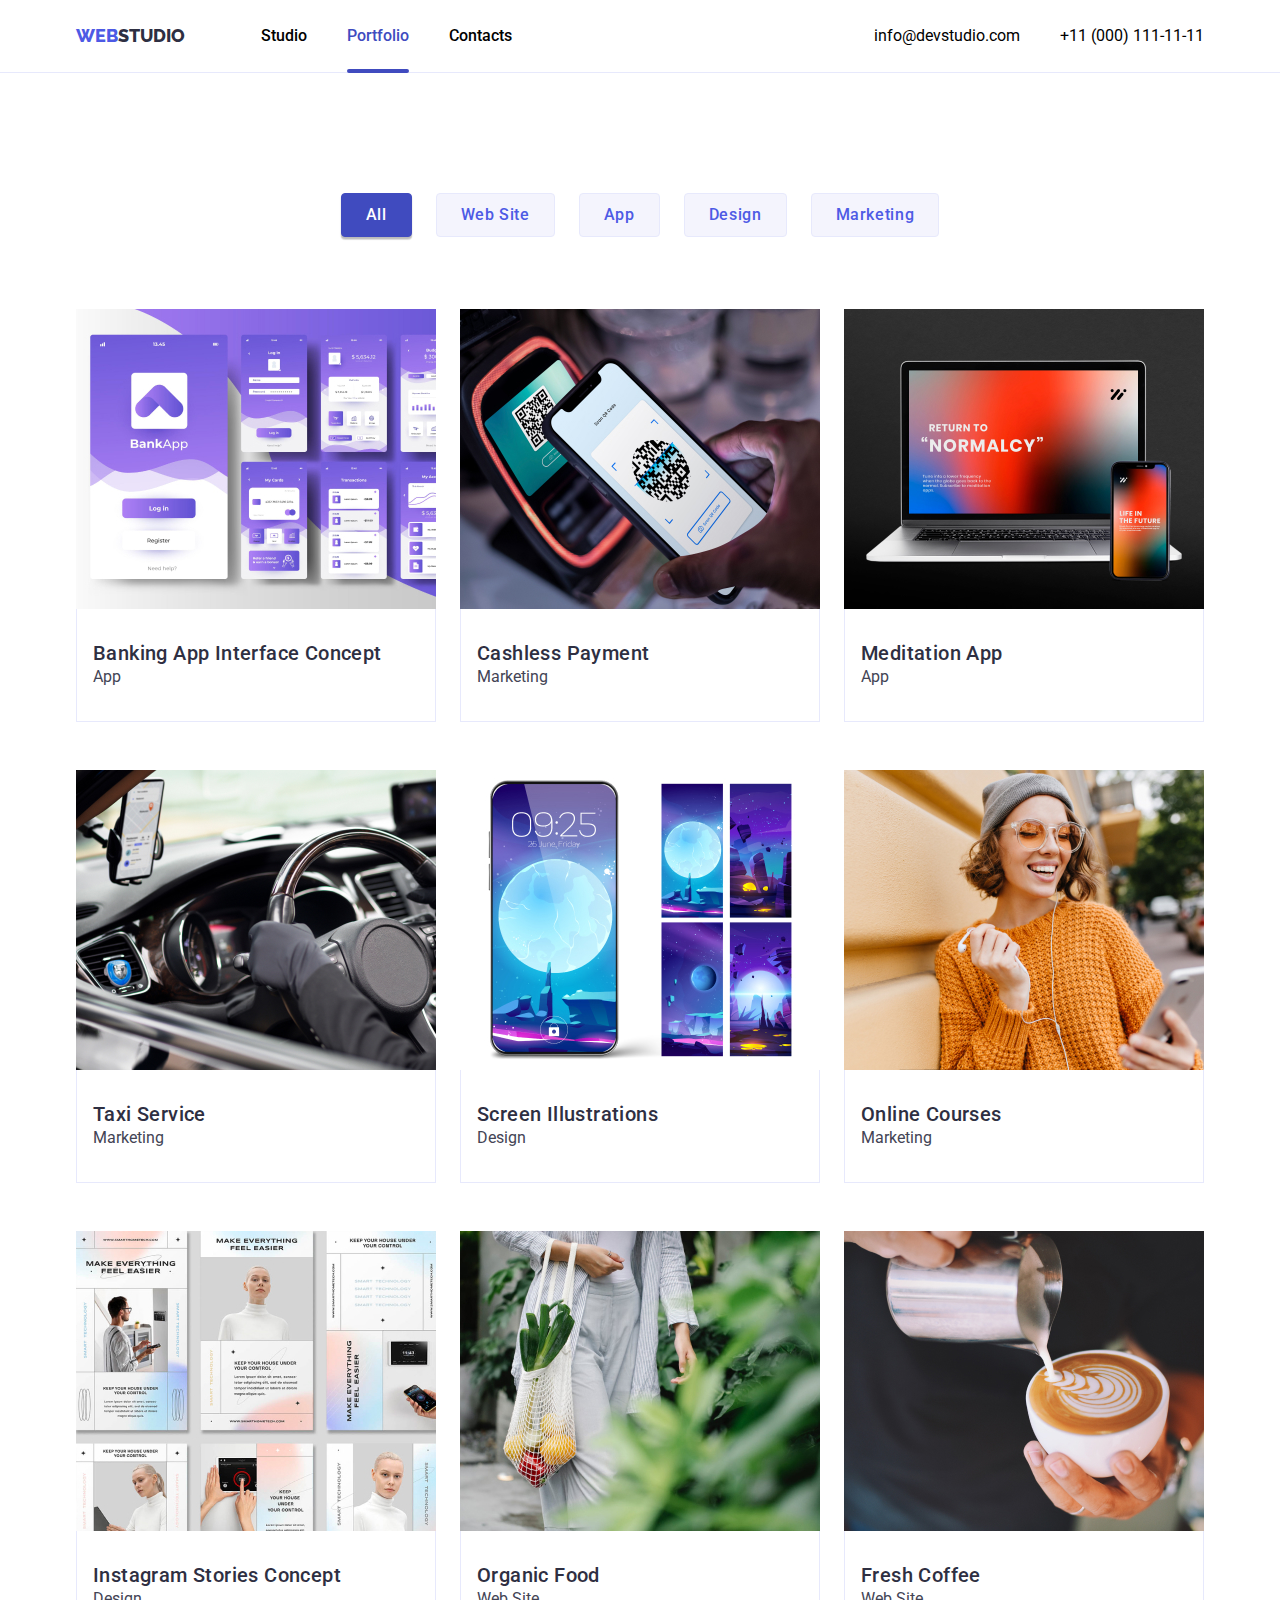
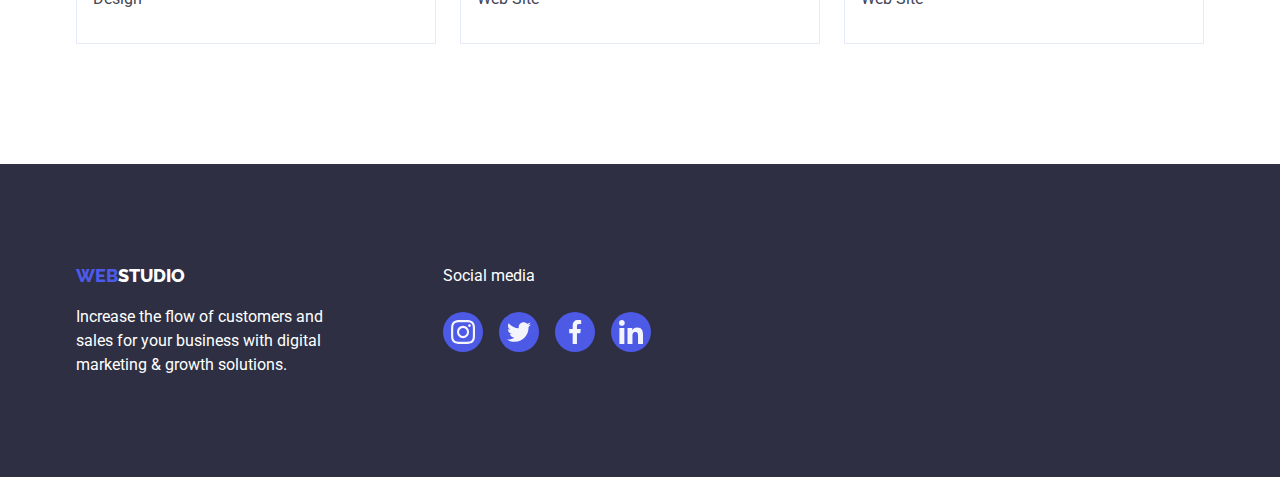
==== portfolio.html @ 7d9c8a23 "Copied from HW 5" ====
<!DOCTYPE html>
<html lang="en">
<head>
    <meta charset="UTF-8">
    <meta name="viewport" content="width=device-width, initial-scale=1.0">
    <title>Portfolio</title>
        <!-- CSS moder-normalize -->
    <link rel="stylesheet" href="https://cdnjs.cloudflare.com/ajax/libs/modern-normalize/2.0.0/modern-normalize.min.css"/>
        <!-- CSS styles -->
    <link rel="stylesheet" href="./css/styles.css" />
</head>
<body>
    <!-- Navigation lists -->
    <header class="header">  
        <div class="container header-container">
<nav class="header-navigation">
     <a href="./index.html" class="webstudio-logo">
         <span class="web-logo">WEB</span><span class="studio-logo">STUDIO</span>
     </a>
     <ul class="navigation lists">
        <li>
            <a href="./index.html" class="pages">Studio</a>
        </li> 
        <li>
            <a href="./portfolio.html" class="pages current-option">Portfolio</a>
        </li> 
        <li>
            <a href="#" class="pages">Contacts</a>
        </li> 
     </ul>
</nav>
    <!-- Contact information -->
    <ul class="contact-information lists">
        <li>
            <a href="mailto:info@devstudio.com" class="information">info@devstudio.com</a>
        </li>
        <li>
            <a href="tel:+110001111111" class="information">+11 (000) 111-11-11</a>
        </li>
    </ul> 
        </div>
</header>

    <main>

         <!-- This is section 1 -->
    <section class="section">
        <div class="container project-container">
             <ul class="filters lists">
            
                <li>
                    <button type="button" class="filter filter-active">All</button>
                </li>
                <li>
                    <button type="button" class="filter">Web Site</button>
                </li>
                <li>
                    <button type="button" class="filter">App</button>
                </li>
                <li>
                    <button type="button" class="filter">Design</button>
                </li>
                <li>
                    <button type="button" class="filter">Marketing</button>
                </li>
             </ul>   
        
         <!-- This is Projects -->
        
         <ul class="projects lists">

            <li class="project">
                <a href="" class="project-select links">
                <div class="project-text-wrap">
                    <img src="images/project_01.jpg" alt="bankapp"
                width="360"
                height="300">
                <p class="project-text">
                    14 Stylish and User-Friendly App Design Concepts · Task
                    Manager App · Calorie Tracker App · Exotic Fruit Ecommerce
                    App · Cloud Storage App
                  </p>
                  </div>
                <div class="project-wrap">
                  <h3 class="project-title">Banking App Interface Concept</h3>
                        <p class="project-description">App</p>
                    </div> 
                </a>
            </li>

            <li class="project">
                <a href="" class="project-select links">
                    <div class="project-text-wrap">
                    <img src="images/project_02.jpg" alt="cashless"
                width="360"
                height="300">
                <p class="project-text">
                    14 Stylish and User-Friendly App Design Concepts · Task
                    Manager App · Calorie Tracker App · Exotic Fruit Ecommerce
                    App · Cloud Storage App
                  </p>
                </div>
                <div class="project-wrap">
                    <h3 class="project-title">Cashless Payment</h3>
                        <p class="project-description">Marketing</p>
                    </div> 
                </a>
            </li>

            <li class="project">
                <a href="" class="project-select links">
                    <div class="project-text-wrap">
                <img src="images/project_03.jpg" alt="meditation"
                width="360"
                height="300">
                <p class="project-text">
                    14 Stylish and User-Friendly App Design Concepts · Task
                    Manager App · Calorie Tracker App · Exotic Fruit Ecommerce
                    App · Cloud Storage App
                  </p>
                  </div>
                 <div class="project-wrap">   
                    <h3 class="project-title">Meditation App</h3>
                        <p class="project-description">App</p>
                    </div> 
                </a>
            </li>

            <li class="project">
                <a href="" class="project-select links">
                    <div class="project-text-wrap">
                    <img src="images/project_04.jpg" alt="taxi"
                width="360"
                height="300">
                <p class="project-text">
                    14 Stylish and User-Friendly App Design Concepts · Task
                    Manager App · Calorie Tracker App · Exotic Fruit Ecommerce
                    App · Cloud Storage App
                  </p>
                  </div>
                  <div class="project-wrap"> 
                    <h3 class="project-title">Taxi Service</h3>
                        <p class="project-description">Marketing</p>
                    </div> 
                    </a>
            </li>
            <li class="project">
                <a href="" class="project-select links">
                    <div class="project-text-wrap">
                <img src="images/project_05.jpg" alt="screen"
                width="360"
                height="300">
                <p class="project-text">
                    14 Stylish and User-Friendly App Design Concepts · Task
                    Manager App · Calorie Tracker App · Exotic Fruit Ecommerce
                    App · Cloud Storage App
                  </p>
                  </div>
                 <div class="project-wrap">  
                    <h3 class="project-title">Screen Illustrations</h3>
                        <p class="project-description">Design</p>
                 </div> 
                 </a>
            </li>

            <li class="project">
                <a href="" class="project-select links">
                    <div class="project-text-wrap">
                <img src="images/project_06.jpg" alt="onlinecourses"
                width="360"
                height="300">
                <p class="project-text">
                    14 Stylish and User-Friendly App Design Concepts · Task
                    Manager App · Calorie Tracker App · Exotic Fruit Ecommerce
                    App · Cloud Storage App
                  </p>
                  </div>
                <div class="project-wrap">  
                    <h3 class="project-title">Online Courses</h3>
                        <p class="project-description">Marketing</p>
                    </div> 
                </a>
            </li>

            <li class="project">
                <a href="" class="project-select links">
                    <div class="project-text-wrap">
                <img src="images/project_07.jpg" alt="instagramstories"
                width="360"
                height="300">
                <p class="project-text">
                    14 Stylish and User-Friendly App Design Concepts · Task
                    Manager App · Calorie Tracker App · Exotic Fruit Ecommerce
                    App · Cloud Storage App
                  </p>
                  </div>
                   <div class="project-wrap"> 
                    <h3 class="project-title">Instagram Stories Concept</h3>
                        <p class="project-description">Design</p>
                    </div> 
                    </a>
            </li>

            <li class="project">
                <a href="" class="project-select links">
                    <div class="project-text-wrap">
                <img src="images/project_08.jpg" alt="organicfood"
                width="360"
                height="300">
                <p class="project-text">
                    14 Stylish and User-Friendly App Design Concepts · Task
                    Manager App · Calorie Tracker App · Exotic Fruit Ecommerce
                    App · Cloud Storage App
                  </p>
                  </div>
                   <div class="project-wrap">
                     <h3 class="project-title">Organic Food</h3>
                        <p class="project-description">Web Site</p>
                    </div> 
                    </a>
            </li>

            <li class="project">
                <a href="" class="project-select links">
                    <div class="project-text-wrap">
                <img src="images/project_09.jpg" alt="coffee"
                width="360"
                height="300">
                <p class="project-text">
                    14 Stylish and User-Friendly App Design Concepts · Task
                    Manager App · Calorie Tracker App · Exotic Fruit Ecommerce
                    App · Cloud Storage App
                  </p>
                  </div>
                   <div class="project-wrap">
                     <h3 class="project-title">Fresh Coffee</h3>
                        <p class="project-description">Web Site</p>
                    </div> 
                    </a>
            </li>
         </ul>
        </div>
    </section>
</main>

        <!-- Footer -->
        <footer class="footer-part">
            <div class="container footer-container">
                <div class="footer-wrap">
            <a href="./index.html" class="webstudio-logo">
                <span class="web-logo">WEB</span><span class="studio-logo2">STUDIO</span>
            </a>
                 <p class="footerparagraph">
                    Increase the flow of customers and<br>
                    sales for your business with digital<br>
                    marketing & growth solutions.
                </p>
            </div>
            <div class="footer-social-logos">
                <p class="social-text">Social media</p>
        
                <ul class="footer-social-lists lists">
                    <li class="footer-social">
                        <a href="#" class="footer-social-link">
                            <svg class="footer-social-logo" width="24" height="24">
                                <use href="./images/icons.svg#instagram"></use>
                            </svg>
                        </a>
                    </li>
        
                    <li class="footer-social">
                        <a href="#" class="footer-social-link">
                            <svg class="footer-social-logo" width="24" height="24">
                                <use href="./images/icons.svg#twitter"></use>
                            </svg>
                        </a>
                    </li>
        
                    <li class="footer-social">
                        <a href="#" class="footer-social-link">
                            <svg class="footer-social-logo" width="24" height="24">
                                <use href="./images/icons.svg#facebook"></use>
                            </svg>
                        </a>
                    </li>
        
                    <li class="footer-social">
                        <a href="#" class="footer-social-link">
                            <svg class="footer-social-logo" width="24" height="24">
                                <use href="./images/icons.svg#linkedin"></use>
                            </svg>
                        </a>
                    </li>
                </ul>
            </div>
        </div>
        </footer>
</body>
</html>
---- css/styles.css ----
@import url("https://fonts.googleapis.com/css2?family=Raleway:wght@800&family=Roboto:wght@400;500;700;900&display=swap"); 

:root{
    --iriscolor: #4D5AE5;
    --navyblue: #2E2F42;
    --navcolor: black;
    --oceancolor: #404BBF;
    --whitecolor: white;
    --slatecolor: #434455;
    --cornflower: #E7E9FC;
    --cloud: #F4F4FD;
    --lightslate: #8E8F99;
    --greencolor: #31D0AA;
    --dairycolor: #FCFCFC;
}

/* CSS reset */
p,
h1,
h2,
h3{
    margin: 0;
}

ul{
    margin: 0;
    padding: 0;
}

img{
    display: block;
}
/* End of CSS reset */

/* General container */

.container {
    width: 1158px;
    padding: 0 15px;
    margin: 0 auto;
    }

body {
    font-family: Roboto;
    font-size: 16px;
    font-style: normal;
    font-weight: 400;
    line-height: 24px;
  }

.section{
    padding-top: 120px;
    padding-bottom: 120px;
}

  /* CSS for Header */
.header{
    padding: 24px 0;
    border-bottom: 1px solid var(--cornflower)
}

.header-container{
    display: flex;
    align-items: center;
    justify-content: space-between;
}

.header-navigation{
    display: flex;
    align-items: center;
}

.webstudio-logo{
    font-family: 'Raleway';
    text-decoration: none; 
    font-size: 18px;
    font-weight: 800;
}

.web-logo{
    color: var(--iriscolor);
}

.studio-logo{
    color: var(--navyblue);
}

/* Navigation Section */

.navigation{
    display: flex;
    margin-left: 76px;
    gap: 40px;

}

.navigation .pages{
    color: var(--navcolor);
    text-decoration: none;
    font-weight: 500;
}

.lists{
    list-style-type: none;
}

.navigation .pages:hover,
.navigation .pages:focus,
.navigation .pages.current-option,
.contact-information .information:hover,
.contact-information .information:focus {
    color: var(--oceancolor);
}

.pages{
    padding: 24px 0;
    position: relative;
    transition: color 250ms cubic-bezier(0.4, 0, 0.2, 1);
}

.pages::after{
    content: "";
    border-radius: 2px;
    border: 2px solid transparent;
    height: 4px;
    width: 0;
    position: absolute;
    left: 0;
    bottom: -4px;
    transition: width 250ms cubic-bezier(0.4, 0, 0.2, 1),
      background-color 250ms cubic-bezier(0.4, 0, 0.2, 1),
      border 250ms cubic-bezier(0.4, 0, 0.2, 1);
  }

  .current-option::after{
    content: "";
    border: 2px solid var(--oceancolor);
    border-radius: 2px;
    background-color: var(--oceancolor);
    height: 4px;
    width: 100%;
    position: absolute;
    left: 0;
    bottom: -4px;
  }

 .pages:hover::after,
 .pages:focus::after{
    border: 2px solid var(--oceancolor);
    background-color: var(--oceancolor);
    width: 100%;
  }


/* Contact information */

.contact-information{
    display: flex;
    align-items: center;
    justify-content: space-between;
    gap: 40px;
}

.contact-information .information{
    color: var(--navcolor);
    text-decoration: none;
}

.information{ 
    transition: color 250ms cubic-bezier(0.4, 0, 0.2, 1);  
}

/* Hero Section*/
.hero{
    padding: 188px 0;
    background-color: var(--navyblue, rgba(46, 47, 66, 0.4));
    background-image: url(../images/dark-bg.png), url(../images/hero-image.jpg),
    linear-gradient(rgba(46, 47, 66, 0.7), rgba(46, 47, 66, 0.7));
    background-repeat: no-repeat;
    background-position: center;
    background-size: cover;
}

.hero-container{
    display: flex;
    flex-direction: column;
    align-items: center;
    
}

.hero-title{
    margin-bottom: 48px;
    color: var(--whitecolor);
    font-size: 56px;
    font-weight: 700;
    line-height: 60px;
    text-align: center;
}

.btn{
    display: block;

    cursor: pointer;
    border-color: transparent;
    letter-spacing: 0.64px;
    font-family: inherit; 
}

.btn.primary{
    padding: 16px 32px;

    background-color: var(--iriscolor);
    color: var(--whitecolor);
    font-size: 16px;
    font-weight: 500;
    line-height: 24px;
    letter-spacing: 0.64px;
    border-radius: 4px;
    transition: background-color 250ms cubic-bezier(0.4, 0, 0.2, 1);;
}

.btn.primary:hover,
.btn.primary:focus{
    background-color: var(--oceancolor);
}

/* Criteria list */

.criterias{
    display: flex;
    gap: 24px;
    justify-content: center;
}

.criteria-svg{
    display: flex;
    align-items: center;
    justify-content: center;

    width: 264px;
    height: 112px;
    background-color: var(--cloud);
    border-radius: 4px;
    margin-bottom: 8px;
}

.criteria-logo{
    width: 64px;
    height: 64px;
}

.title-list{

    color: var(--navyblue);
    font-size: 20px;
    font-weight: 500;
}

.description-list{
    color: var(--slatecolor);
}

/* What are we doing section */
.section-no-top-padding{
    padding-top: 0;
}

.section-title{
    margin-bottom: 72px;

    color: var(--navyblue);
    font-size: 36px;
    font-weight: 700;
    text-align: center;
}

.services{
    display: flex;
    gap: 24px;

}

.service{
    display: inline-flex;

    border: 1px solid var(--cornflower);
}

/* Our Team */
.team-container{
    display: flex;
    flex-direction: column;
    align-items: center;
}

.teams{
    display: flex;
    align-items: center;
    gap: 24px;

    border-radius: 0px 0px 4px 4px;
}

.team{
    display: flex;
    flex-direction: column;
    justify-content: center;
    align-items: center;
    padding-bottom: 32px;

    border-radius: 0px 0px 4px 4px;
    background-color: var(--whitecolor);
    box-shadow: 0px 2px 1px 0px rgba(46, 47, 66, 0.08), 0px 1px 1px 0px rgba(46, 47, 66, 0.16), 0px 1px 6px 0px rgba(46, 47, 66, 0.08);
}

.section-grey{
    background-color: var(--cloud);
}

.teamname{
    margin-top: 32px;
    margin-bottom: 8px;
    color: var(--navyblue);
    font-size: 20px;
    letter-spacing: 0.4px;
    font-weight: 500;
    text-align: center;
}

.position{
    color: var(--slatecolor);
    text-align: center;
    
}

.team-socials{
    display: flex;
    justify-content: center;
    gap: 24px;
    margin-top: 8px;
}

.team-social-link{
    width: 40px;
    height: 40px;
}

.team-link{
    width: 100%;
    height: 100%;
    border-radius: 50%;
    display: flex;
    align-items: center;
    justify-content: center;
    background-color: var(--iriscolor);
    transition: background-color 250ms cubic-bezier(0.4, 0, 0.2, 1);
}

.team-social-logo{
    fill: var(--cloud);
}

.team-link:hover,
.team-link:focus{
    background-color: var(--oceancolor);
}

/* Customers CSS */

.customer-title{
    display: flex;
    justify-content: center;
    align-items: center;
}

.customers-logo{
    display: flex;
    gap: 24px;
}

.customer-logo{
    width: 168px;
    height: 88px;
}

.customers-link{
    width: 100%;
    height: 100%;

    border: 1px solid var(--lightslate);
    border-radius: 4px;
    display: flex;
    justify-content: center;
    align-items: center;
    color: var(--lightslate);

    transition: color 250ms cubic-bezier(0.4, 0, 0.2, 1), border 250ms cubic-bezier(0.4, 0, 0.2, 1);
}

.client-logo{
    fill: currentColor
}

.customers-link:hover,
.customers-link:focus{
    color: var(--oceancolor);
    border-color: var(--oceancolor);
}

/* CSS for footer */

.footer-part{
    padding: 100px 0;
    background-color: var(--navyblue);
}

.studio-logo2{
    color: var(--whitecolor)
}

.footerparagraph{
    margin-top: 16px;
    color: var(--whitecolor);
}

.footer-social-logos{
    margin-left: 120px;
}

.social-text{
    color: var(--whitecolor);
    display: flex;
}

.footer-social-lists{
    flex-wrap: wrap;
    display: flex;
    gap: 16px;
    margin-top: 16px;
}

.footer-social{
    width: 40px;
    height: 40px;
}

.footer-social-link{
    width: 100%;
    height: 100%;
    border-radius: 50%;
    display: flex;
    align-items: center;
    justify-content: center;
    background-color: var(--iriscolor);
    margin-top: 8px;
    transition: background-color 250ms cubic-bezier(0.4, 0, 0.2, 1)
}

.footer-social-logo{
    fill: var(--cloud);
}

.footer-container{
    display: flex;
    align-items: flex-start;
}

.footer-social-link:hover,
.footer-social-link:focus{
background-color: var(--greencolor);
}



/* CSS for Portfolio Section */

/* Filters */

.project-container{
    display: flex;
    flex-direction: column;
    align-items: center;
}

.filters{
    display: inline-flex;
    gap: 24px;
    margin-bottom: 72px;
}

.filter{
    display: flex;
    align-items: flex-start;
    padding: 12px 24px;

    color: var(--iriscolor);
    cursor: pointer;
    border-color: transparent;
    letter-spacing: 0.64px;
    font-family: inherit;
    background-color: var(--cloud);
    border-radius: 4px;
    font-size: 16px;
    border: 1px solid var(--cornflower);
    font-weight: 500;

    transition: all 250ms cubic-bezier(0.4, 0, 0.2, 1);
}

.filter-active, .filter:hover, .filter:focus{
    color: var(--whitecolor);
    border-radius: 4px;
    background-color: var(--oceancolor);
    border-color: var(--oceancolor);
    box-shadow: 0px 2px 2px 0px rgba(0, 0, 0, 0.12), 0px 2px 1px 0px rgba(0, 0, 0, 0.08), 0px 3px 1px 0px rgba(0, 0, 0, 0.10);;
}

.filter .filter-active{
    color: var(--iriscolor);
    font-size: 16px;
    font-weight: 500;
    line-height: 24px;
    letter-spacing: 0.64px;
}

.filter.filter-active:hover,
.filter.filter-active:focus{
    color: var(--cloud);
    background-color: var(--oceancolor);
}
/* End of filters */

/* Projects */

.project-wrap{
    padding: 32px 16px;
    border: 1px solid var(--cornflower);
    border-top: none;
}

.projects{
    display: flex;
    flex-wrap: wrap;
    gap: 48px 24px;
}

.project-title{
    display: flex;

    flex-direction: column;
    justify-content: center;
    align-items: flex-start;
    

    color: var(--navyblue);
    font-size: 20px;
    letter-spacing: 0.4px;
    font-weight: 500;
}

.project-description{
    display: flex;
    flex-direction: column;
    justify-content: center;
    align-items: flex-start;
   

    color: var(--slatecolor);
}

.project-select{
    display: block;
    text-decoration: none;
}

.project-select:hover,
.project-select:focus{
    box-shadow: 0px 2px 1px 0px rgba(46, 47, 66, 0.08), 0px 1px 1px 0px rgba(46, 47, 66, 0.16), 0px 1px 6px 0px rgba(46, 47, 66, 0.08);
}

.project-text-wrap{
    position: relative;
    overflow: hidden;
}

.project-text{
    position: absolute;
    top: 0;
    height: 100%;
    width: 100%;
    padding: 40px 32px;
    background-color: var(--iriscolor);
    color: var(--cloud);
    font-size: 16px;
    font-weight: 400;
    line-height: 24px;
    letter-spacing: 0.32px;
    transform: translateY(100%);
    transition: transform 250ms cubic-bezier(0.4, 0, 0.2, 1);
  }

.project-select:hover .project-text,
.project-select:focus .project-text{
  transform: translateY(0);
}




/* Modal */

.modal-bg {
    position: fixed;

    top: 0;
    left: 0;
    width: 100%;
    height: 100%;

    background-color: rgba(46, 47, 66, 0.4);
    opacity: 1;
    transition: opacity 250ms cubic-bezier(0.4, 0, 0.2, 1);
  }
  
  .modal{
    position: absolute;

    top: 50%;
    left: 50%;
    min-width: 408px;
    min-height: 584px;

    background-color: var(--dairycolor);
    box-shadow: 0px 2px 1px 0px rgba(0, 0, 0, 0.2),
      0px 1px 3px 0px rgba(0, 0, 0, 0.12), 0px 1px 1px 0px rgba(0, 0, 0, 0.14);
    border-radius: 4px;
  
    transform: translate(-50%, -50%) scale(1);
    transition: transform 250ms cubic-bezier(0.4, 0, 0.2, 1);
  }
  
  .modal-bg.is-hidden .modal{
    transform: translate(-50%, -50%) scale(0);
  }
  
  .modal-exit{
    position: absolute;
    top: 24px;
    right: 24px;
    padding: 0;
    display: flex;
    justify-content: center;
    align-items: center;
    width: 24px;
    height: 24px;
  
    background-color: var(--cornflower);
    color: var(--navyblue);
    border: 1px solid rgba(0, 0, 0, 0.1);
    border-radius: 15px;
    cursor: pointer;
  
    transition: color 250ms cubic-bezier(0.4, 0, 0.2, 1),
    background-color 250ms cubic-bezier(0.4, 0, 0.2, 1);
  }
  
  .modal-icon {
    fill: currentColor;
  }
  
  .modal-exit:hover,
  .modal-exit:focus{
    background-color: var(--oceancolor);
    color: var(--whitecolor);
  }
  
  .is-hidden {
    visibility: none;
    opacity: 0;
    pointer-events: none;
  }
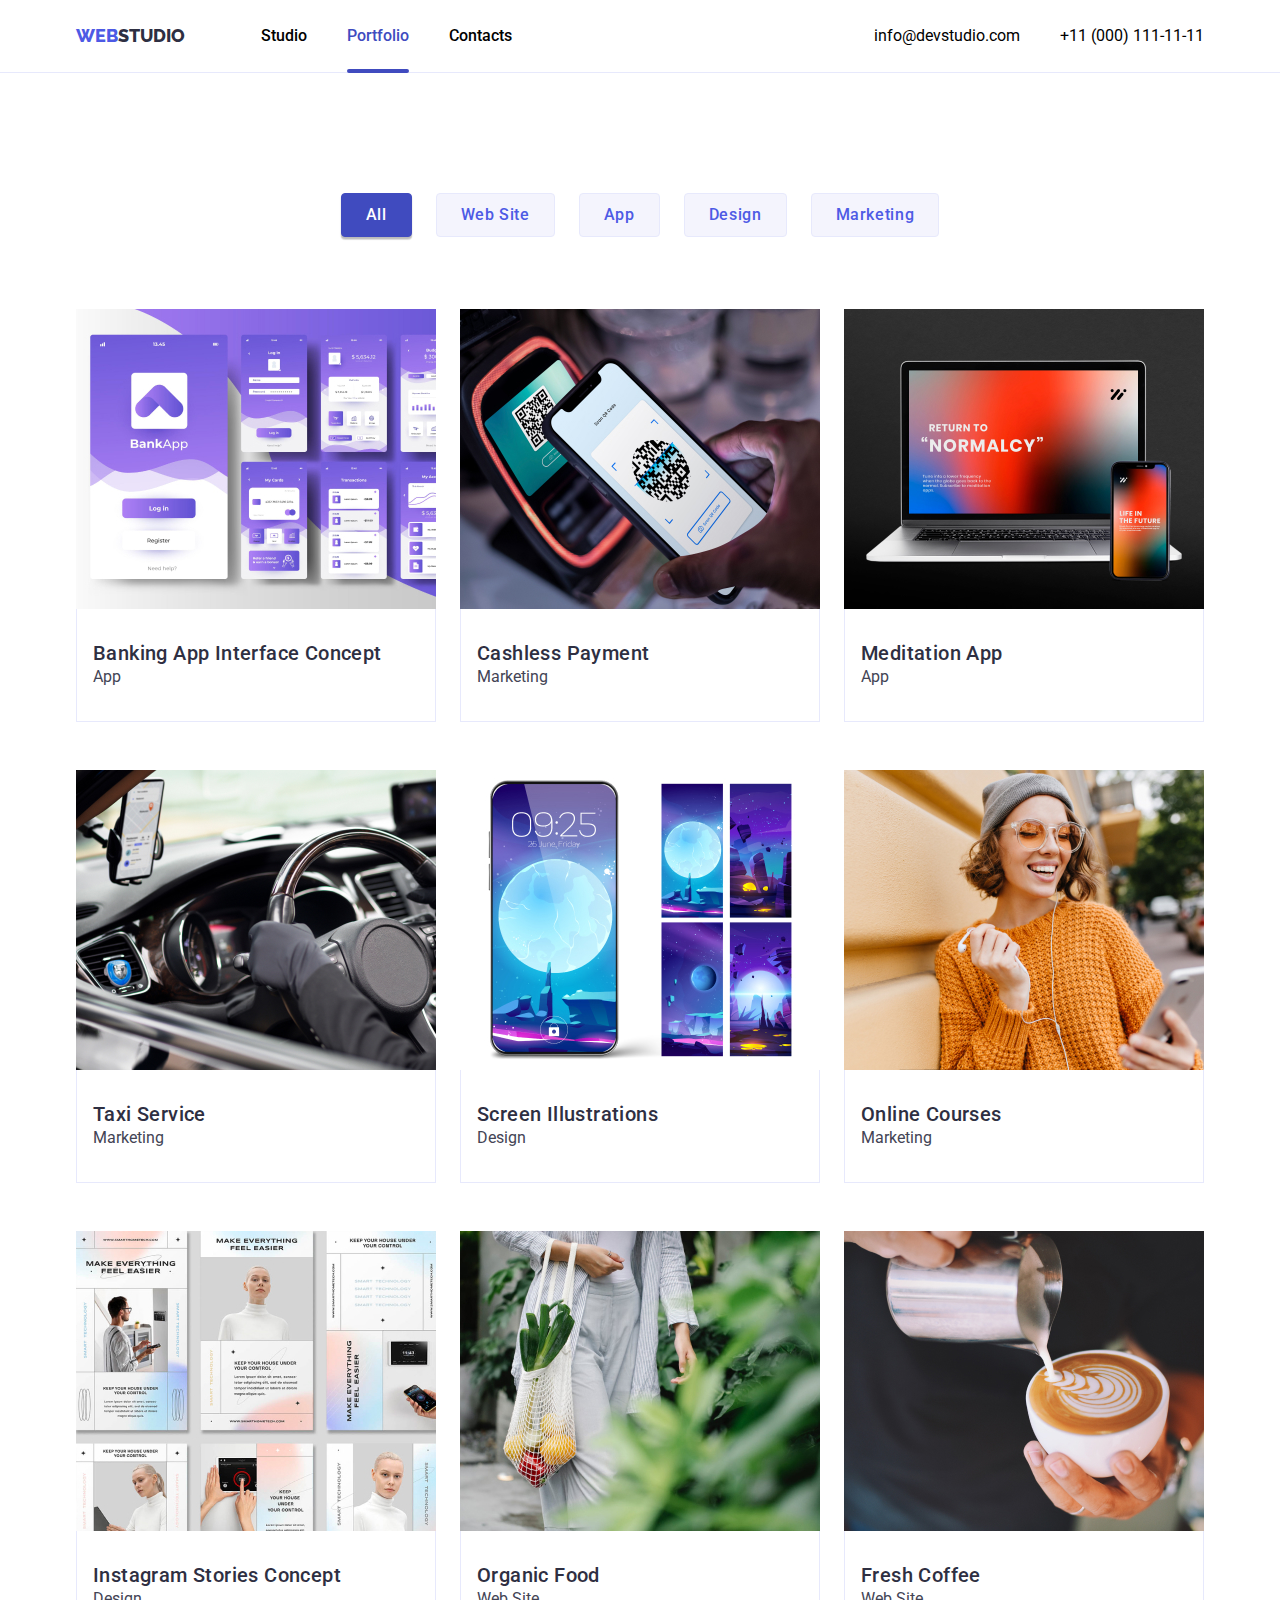
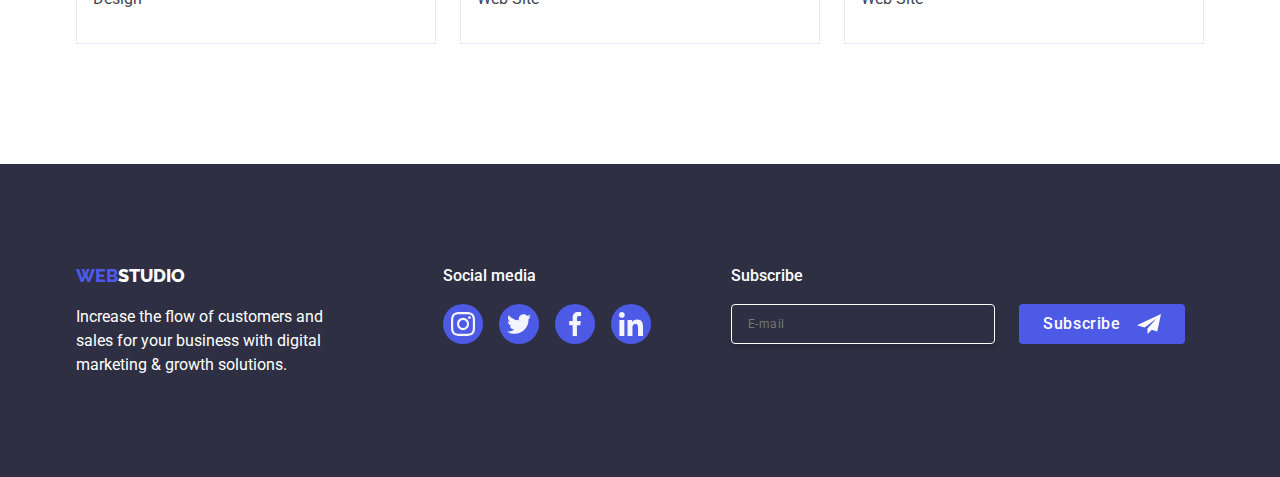
==== commit baa39362: "Finalized" ====
--- a/portfolio.html
+++ b/portfolio.html
@@ -256,7 +256,7 @@
                     marketing & growth solutions.
                 </p>
             </div>
-            <div class="footer-social-logos">
+                <div class="footer-social-logos">
                 <p class="social-text">Social media</p>
         
                 <ul class="footer-social-lists lists">
@@ -292,8 +292,28 @@
                         </a>
                     </li>
                 </ul>
+                    </div>
+                    <!-- Subscribe form -->
+                <div class="footer-container subscribe-footer">
+                    <form class="signup-form" name="signup_form" autocomplete="on">
+                        <label class="subscribe-email-form">
+                            Subscribe
+                            <!-- <span class="subscribe-text">Subscribe</span> -->
+                            <input type="email" name="email" placeholder="E-mail" class="subscribe-input" required>
+                        </label>
+                        <!-- Subscribe button -->
+                        <button type="submit" class="subscribe-button">
+                          Subscribe
+                          <svg class="subscribe-sent" width="24" height="24">
+                            <use href="./images/icons.svg#subscribe"></use>
+                          </svg>
+                        </button>
+        
+                        
+                    </form>
+                </div>
             </div>
-        </div>
+          
         </footer>
 </body>
 </html>--- a/css/styles.css
+++ b/css/styles.css
@@ -33,6 +33,18 @@
 /* End of CSS reset */
 
 /* General container */
+.visually-hidden{
+    position: absolute;
+    width: 1px;
+    height: 1px;
+    margin: -1px;
+    border: 0;
+    padding: 0;
+    white-space: nowrap;
+    clip-path: inset(100%);
+    clip: rect(0 0 0 0);
+    overflow: hidden;
+}
 
 .container {
     width: 1158px;
@@ -202,12 +214,7 @@
 
     cursor: pointer;
     border-color: transparent;
-    letter-spacing: 0.64px;
     font-family: inherit; 
-}
-
-.btn.primary{
-    padding: 16px 32px;
 
     background-color: var(--iriscolor);
     color: var(--whitecolor);
@@ -216,11 +223,12 @@
     line-height: 24px;
     letter-spacing: 0.64px;
     border-radius: 4px;
-    transition: background-color 250ms cubic-bezier(0.4, 0, 0.2, 1);;
-}
-
-.btn.primary:hover,
-.btn.primary:focus{
+    padding: 16px 32px;
+    transition: background-color 250ms cubic-bezier(0.4, 0, 0.2, 1);
+}
+
+.btn:hover,
+.btn:focus{
     background-color: var(--oceancolor);
 }
 
@@ -430,6 +438,7 @@
 .social-text{
     color: var(--whitecolor);
     display: flex;
+    font-weight: 500;
 }
 
 .footer-social-lists{
@@ -452,7 +461,6 @@
     align-items: center;
     justify-content: center;
     background-color: var(--iriscolor);
-    margin-top: 8px;
     transition: background-color 250ms cubic-bezier(0.4, 0, 0.2, 1)
 }
 
@@ -468,6 +476,73 @@
 .footer-social-link:hover,
 .footer-social-link:focus{
 background-color: var(--greencolor);
+}
+
+.subscribe-footer{
+    width: 453px;
+    height: 80px;
+    margin-left: 80px;
+}
+
+.signup-form{
+    display: flex;
+    flex-direction: row;
+}
+
+.footer-container form{
+    display: flex;
+    align-items: flex-end;
+}
+
+.subscribe-email-form{
+    display: block;
+    color: var(--whitecolor);
+    font-weight: 500;
+}
+
+.subscribe-input{
+    display: flex;
+    width: 264px;
+    height: 40px;
+
+    padding: 8px 16px;
+    margin-top: 16px;
+
+    color: var(--whitecolor);
+    font-size: 12px;
+    line-height: 24px; /* 200% */
+    letter-spacing: 0.48px;
+    border-radius: 4px;
+    border: 1px solid var(--whitecolor);
+    box-shadow: 0px 4px 4px 0px rgba(0, 0, 0, 0.15);
+    background-color: var(--navyblue);
+    outline: none;
+}
+
+.subscribe-button{
+    background: var(--iriscolor);
+    border: none;
+    border-radius: 4px;
+    height: 40px;
+    align-items: center;
+    justify-content: center;
+    display: inline-flex;
+    margin-left: 24px;
+    gap: 16px;
+    padding: 8px 24px;
+    
+    color: var(--whitecolor);
+    font-weight: 500;
+    line-height: 24px; /* 150% */
+    letter-spacing: 0.64px;
+
+    transition: background-color 250ms cubic-bezier(0.4, 0, 0.2, 1),
+    color 250ms cubic-bezier(0.4, 0, 0.2, 1);
+}
+
+.subscribe-button:hover,
+.subscribe-button:focus{
+    background-color: var(--oceancolor);
 }
 
 
@@ -637,6 +712,8 @@
   
     transform: translate(-50%, -50%) scale(1);
     transition: transform 250ms cubic-bezier(0.4, 0, 0.2, 1);
+
+    padding: 72px 24px 24px;
   }
   
   .modal-bg.is-hidden .modal{
@@ -680,3 +757,130 @@
     pointer-events: none;
   }
   
+/* Form Modal CSS */
+
+.contacts-text{
+    font-weight: 500;
+    text-align: center;
+    margin-bottom: 34px;
+
+    line-height: 24px;
+    letter-spacing: 0.32px;
+    color: var(--navyblue);
+}
+
+.service-form{
+    display: block;
+    position: relative;
+
+    margin-bottom: 26px;
+    font-size: 12px;
+    line-height: 14px; /* 116.667% */
+    letter-spacing: 0.48px;
+
+    color: var(--lightslate, #8E8F99);
+}
+
+.form-name{
+    position: absolute;
+    top: -18px;
+}
+
+.service-input, 
+.text-input{
+    width: 100%;
+    padding-top: 11px;
+    padding-bottom: 11px;
+    padding-left: 38px;
+    padding-right: 16px;
+    
+    border-radius: 4px;
+    border: 1px solid rgba(46, 47, 66, 0.40);
+    transition-property: border;
+    transition-duration: 250ms;
+    transition-timing-function: cubic-bezier(0.4, 0, 0.2, 1);
+}
+
+.form-icon{
+    position: absolute;
+    top: 50%;
+    transform: translateY(-50%);
+    left: 16px;
+    width: 18px;
+    height: 24px;
+    fill: var(--navyblue);
+    transition: fill 250ms cubic-bezier(0.4, 0, 0.2, 1);
+}
+
+.service-input:hover + .form-icon,
+.service-input:focus + .form-icon{
+    fill: var(--iriscolor);
+}
+
+.text-input{
+    resize: none;
+
+    padding-top: 8px;
+    padding-left: 16px; 
+    height: 120px;
+    margin-bottom: -10px;
+
+    font-size: 12px;
+    line-height: 14px; /* 116.667% */
+    letter-spacing: 0.48px;
+}
+
+.service-form::placeholder{
+    color: rgba(46, 47, 66, 0.40);
+}
+
+.service-input:hover,
+.service-input:focus,
+.text-input:hover,
+.text-input:focus{
+    outline: none;
+    border-color: var(--iriscolor);
+}
+
+.terms-form{
+    display: flex;
+    justify-content: center;
+    align-items: center;
+    margin-bottom: 24px;
+}
+
+.terms-text{
+    color: var(--lightslate);
+    font-size: 12px;
+    line-height: 14px; /* 116.667% */
+    letter-spacing: 0.48px;
+    
+}
+
+.check-icon{
+    fill: none;
+    border: 1px solid var(--lightslate);
+    border-radius: 2px;
+    margin-right: 8px;
+
+    transition: fill 250ms cubic-bezier(0.4, 0, 0.2, 1),
+    background-color 250ms cubic-bezier(0.4, 0, 0.2, 1),
+    border-color 250ms cubic-bezier(0.4, 0, 0.2, 1);
+}
+
+.checkbox-terms:checked + .check-icon{
+    background-color: var(--iriscolor);
+    border-color: var(--iriscolor);
+    fill: var(--cloud);
+}
+
+.privacy-text{
+    text-decoration-line: underline;
+    color: var(--iriscolor)
+}
+
+.button-center{
+    display: block;
+    margin: 0 auto;
+}
+
